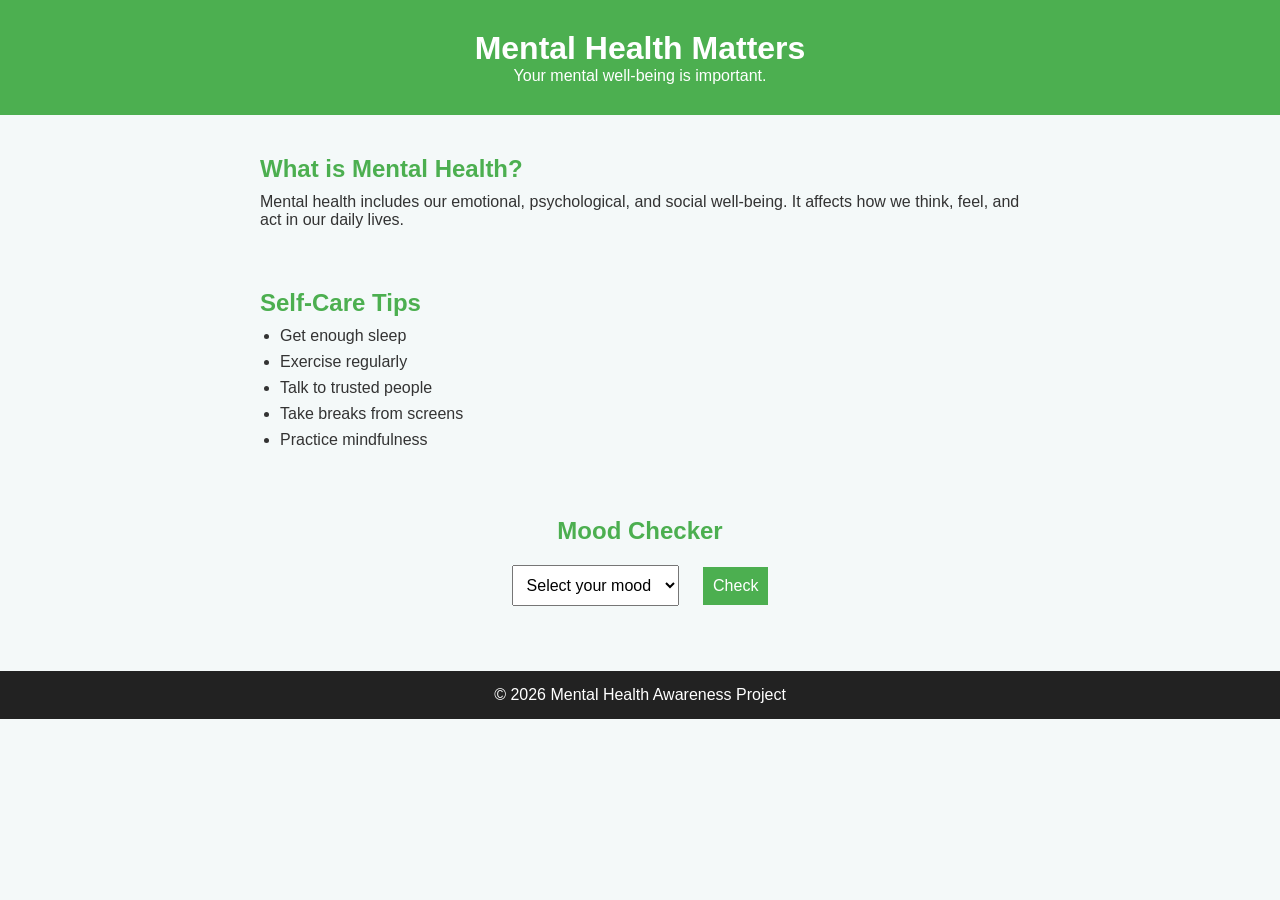
==== index.html @ e7d29316 "first commit" ====
<!DOCTYPE html>
<html lang="en">
<head>
    <meta charset="UTF-8">
    <meta name="viewport" content="width=device-width, initial-scale=1.0">
    <title>Mental Health Matters</title>
    <link rel="stylesheet" href="style.css">
</head>
<body>

    <header>
        <h1>Mental Health Matters</h1>
        <p>Your mental well-being is important.</p>
    </header>

    <section class="about">
        <h2>What is Mental Health?</h2>
        <p>
            Mental health includes our emotional, psychological, and social well-being.
            It affects how we think, feel, and act in our daily lives.
        </p>
    </section>

    <section class="tips">
        <h2>Self-Care Tips</h2>
        <ul>
            <li>Get enough sleep</li>
            <li>Exercise regularly</li>
            <li>Talk to trusted people</li>
            <li>Take breaks from screens</li>
            <li>Practice mindfulness</li>
        </ul>
    </section>

    <section class="mood-checker">
        <h2>Mood Checker</h2>

        <select id="mood">
            <option value="">Select your mood</option>
            <option value="happy">😊 Happy</option>
            <option value="okay">😐 Okay</option>
            <option value="sad">😔 Sad</option>
            <option value="stressed">😟 Stressed</option>
        </select>

        <button onclick="checkMood()">Check</button>

        <p id="result"></p>
    </section>

    <footer>
        <p>© 2026 Mental Health Awareness Project</p>
    </footer>

    <script src="script.js"></script>
</body>
</html>
---- style.css ----
* {
    margin: 0;
    padding: 0;
    box-sizing: border-box;
}

body {
    font-family: Arial, sans-serif;
    background-color: #f4f9f9;
    color: #333;
}

header {
    background-color: #4caf50;
    color: white;
    text-align: center;
    padding: 30px;
}

section {
    max-width: 800px;
    margin: 20px auto;
    padding: 20px;
}

h2 {
    color: #4caf50;
    margin-bottom: 10px;
}

ul {
    padding-left: 20px;
}

li {
    margin: 8px 0;
}

.mood-checker {
    text-align: center;
}

select,
button {
    padding: 10px;
    margin: 10px;
    font-size: 16px;
}

button {
    background-color: #4caf50;
    color: white;
    border: none;
    cursor: pointer;
}

button:hover {
    background-color: #45a049;
}

#result {
    margin-top: 15px;
    font-weight: bold;
}

footer {
    text-align: center;
    background-color: #222;
    color: white;
    padding: 15px;
    margin-top: 20px;
}
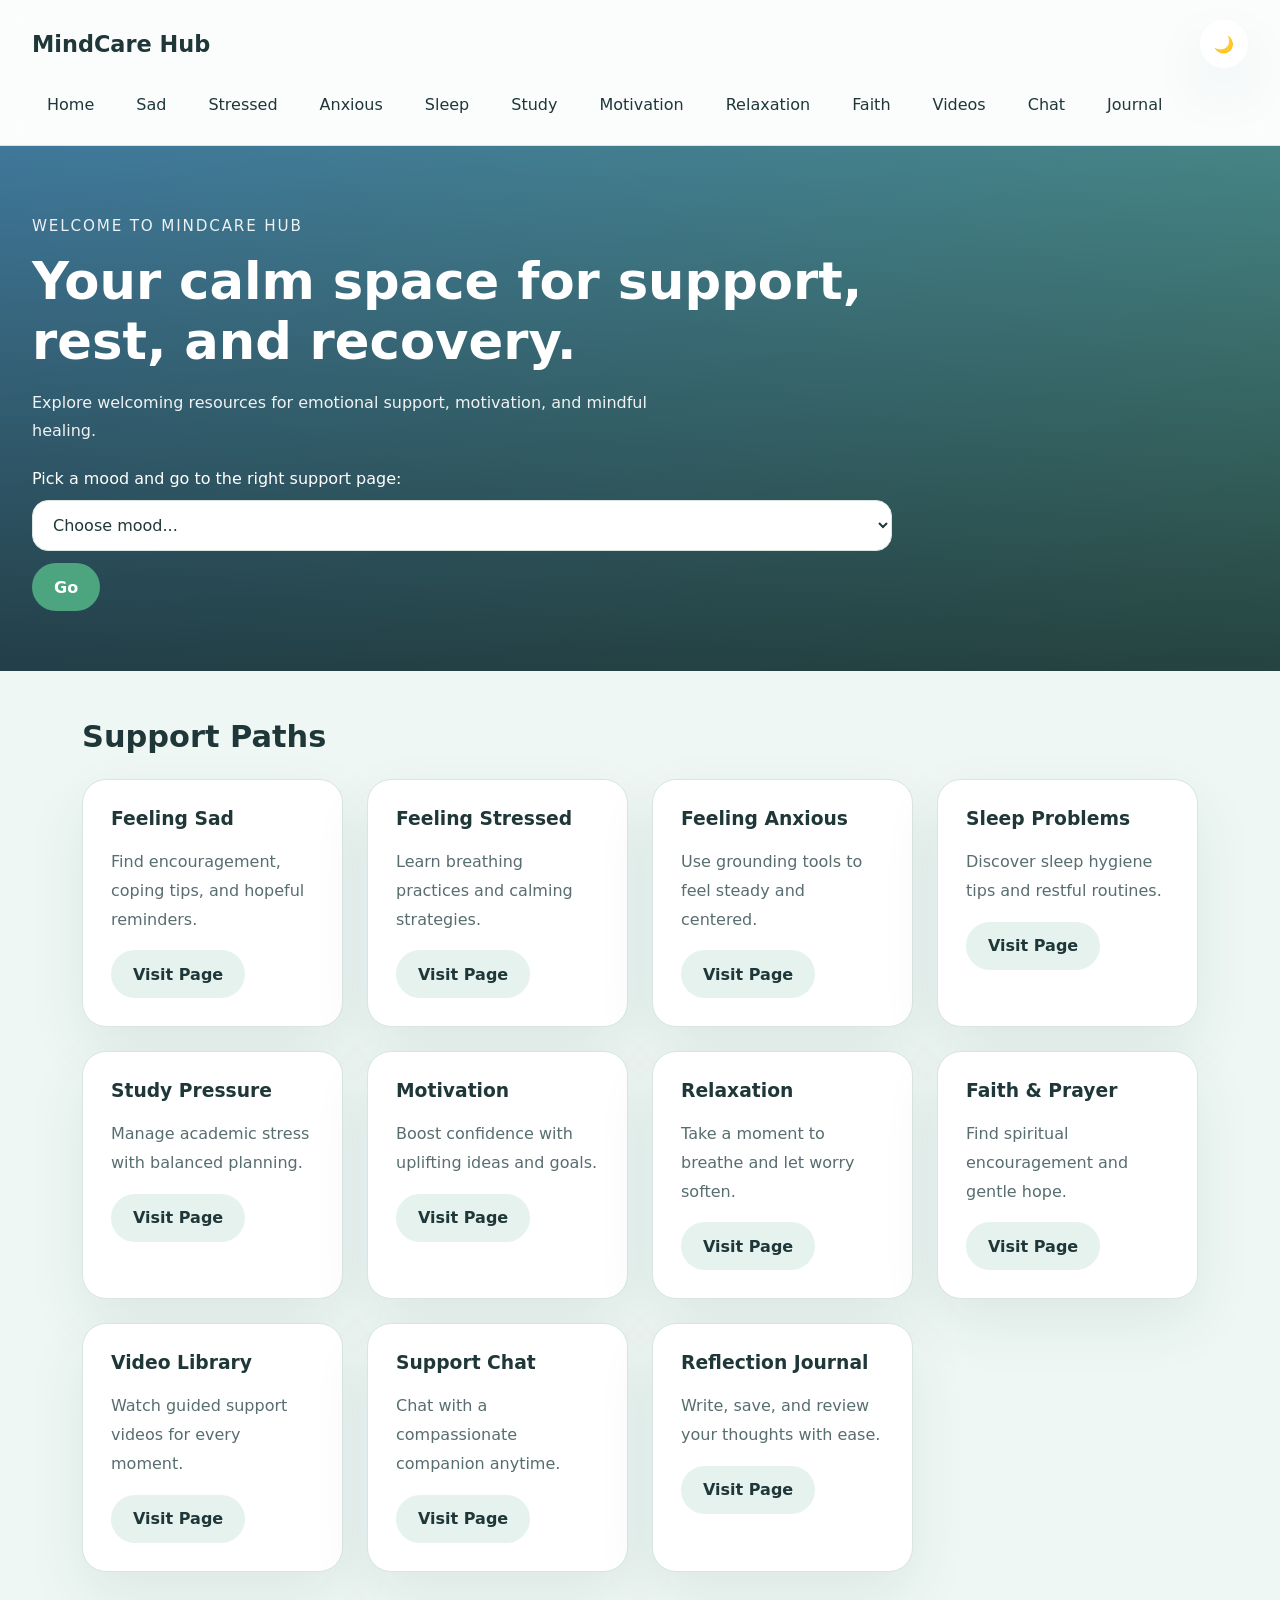
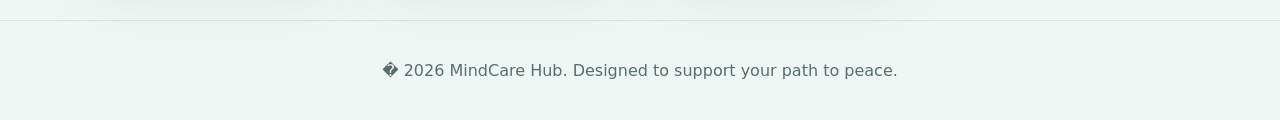
==== commit 4306d074: "Add new pages and features to MindCare Hub - Created 'faith.html' with Bible verses, prayers, and en" ====
--- a/index.html
+++ b/index.html
@@ -1,57 +1,126 @@
 <!DOCTYPE html>
 <html lang="en">
 <head>
-    <meta charset="UTF-8">
-    <meta name="viewport" content="width=device-width, initial-scale=1.0">
-    <title>Mental Health Matters</title>
-    <link rel="stylesheet" href="style.css">
+  <meta charset="UTF-8">
+  <meta name="viewport" content="width=device-width, initial-scale=1.0">
+  <title>MindCare Hub</title>
+  <link rel="stylesheet" href="css/style.css">
 </head>
 <body>
+  <header class="site-header">
+    <div class="brand"><a href="index.html">MindCare Hub</a></div>
+    <button class="theme-toggle" onclick="toggleTheme()" aria-label="Toggle dark mode">??</button>
+    <nav class="site-nav">
+      <a href="index.html">Home</a>
+      <a href="sad.html">Sad</a>
+      <a href="stressed.html">Stressed</a>
+      <a href="anxious.html">Anxious</a>
+      <a href="sleep.html">Sleep</a>
+      <a href="study-pressure.html">Study</a>
+      <a href="motivation.html">Motivation</a>
+      <a href="relaxation.html">Relaxation</a>
+      <a href="faith.html">Faith</a>
+      <a href="videos.html">Videos</a>
+      <a href="chat.html">Chat</a>
+      <a href="journal.html">Journal</a>
+    </nav>
+  </header>
 
-    <header>
-        <h1>Mental Health Matters</h1>
-        <p>Your mental well-being is important.</p>
-    </header>
-
-    <section class="about">
-        <h2>What is Mental Health?</h2>
-        <p>
-            Mental health includes our emotional, psychological, and social well-being.
-            It affects how we think, feel, and act in our daily lives.
-        </p>
+  <main>
+    <section class="hero hero-home">
+      <div class="hero-content">
+        <span class="eyebrow">Welcome to MindCare Hub</span>
+        <h1>Your calm space for support, rest, and recovery.</h1>
+        <p>Explore welcoming resources for emotional support, motivation, and mindful healing.</p>
+        <div class="mood-block">
+          <label for="moodSelect">Pick a mood and go to the right support page:</label>
+          <div class="mood-row">
+            <select id="moodSelect" aria-label="Choose your mood">
+              <option value="">Choose mood...</option>
+              <option value="sad.html">Feeling Sad</option>
+              <option value="stressed.html">Feeling Stressed</option>
+              <option value="anxious.html">Feeling Anxious</option>
+              <option value="sleep.html">Sleep Problems</option>
+              <option value="study-pressure.html">Study Pressure</option>
+              <option value="motivation.html">Motivation</option>
+              <option value="relaxation.html">Relaxation</option>
+              <option value="faith.html">Faith & Prayer</option>
+              <option value="videos.html">Video Library</option>
+              <option value="chat.html">Support Chat</option>
+              <option value="journal.html">Reflection Journal</option>
+            </select>
+            <button class="button accent" onclick="redirectMood()">Go</button>
+          </div>
+        </div>
+      </div>
     </section>
 
-    <section class="tips">
-        <h2>Self-Care Tips</h2>
-        <ul>
-            <li>Get enough sleep</li>
-            <li>Exercise regularly</li>
-            <li>Talk to trusted people</li>
-            <li>Take breaks from screens</li>
-            <li>Practice mindfulness</li>
-        </ul>
+    <section class="page-section">
+      <h2>Support Paths</h2>
+      <div class="card-grid">
+        <article class="card">
+          <h3>Feeling Sad</h3>
+          <p>Find encouragement, coping tips, and hopeful reminders.</p>
+          <a class="button" href="sad.html">Visit Page</a>
+        </article>
+        <article class="card">
+          <h3>Feeling Stressed</h3>
+          <p>Learn breathing practices and calming strategies.</p>
+          <a class="button" href="stressed.html">Visit Page</a>
+        </article>
+        <article class="card">
+          <h3>Feeling Anxious</h3>
+          <p>Use grounding tools to feel steady and centered.</p>
+          <a class="button" href="anxious.html">Visit Page</a>
+        </article>
+        <article class="card">
+          <h3>Sleep Problems</h3>
+          <p>Discover sleep hygiene tips and restful routines.</p>
+          <a class="button" href="sleep.html">Visit Page</a>
+        </article>
+        <article class="card">
+          <h3>Study Pressure</h3>
+          <p>Manage academic stress with balanced planning.</p>
+          <a class="button" href="study-pressure.html">Visit Page</a>
+        </article>
+        <article class="card">
+          <h3>Motivation</h3>
+          <p>Boost confidence with uplifting ideas and goals.</p>
+          <a class="button" href="motivation.html">Visit Page</a>
+        </article>
+        <article class="card">
+          <h3>Relaxation</h3>
+          <p>Take a moment to breathe and let worry soften.</p>
+          <a class="button" href="relaxation.html">Visit Page</a>
+        </article>
+        <article class="card">
+          <h3>Faith & Prayer</h3>
+          <p>Find spiritual encouragement and gentle hope.</p>
+          <a class="button" href="faith.html">Visit Page</a>
+        </article>
+        <article class="card">
+          <h3>Video Library</h3>
+          <p>Watch guided support videos for every moment.</p>
+          <a class="button" href="videos.html">Visit Page</a>
+        </article>
+        <article class="card">
+          <h3>Support Chat</h3>
+          <p>Chat with a compassionate companion anytime.</p>
+          <a class="button" href="chat.html">Visit Page</a>
+        </article>
+        <article class="card">
+          <h3>Reflection Journal</h3>
+          <p>Write, save, and review your thoughts with ease.</p>
+          <a class="button" href="journal.html">Visit Page</a>
+        </article>
+      </div>
     </section>
+  </main>
 
-    <section class="mood-checker">
-        <h2>Mood Checker</h2>
+  <footer class="site-footer">
+    <p>� 2026 MindCare Hub. Designed to support your path to peace.</p>
+  </footer>
+  <script src="js/script.js"></script>
+</body>
+</html>
 
-        <select id="mood">
-            <option value="">Select your mood</option>
-            <option value="happy">😊 Happy</option>
-            <option value="okay">😐 Okay</option>
-            <option value="sad">😔 Sad</option>
-            <option value="stressed">😟 Stressed</option>
-        </select>
-
-        <button onclick="checkMood()">Check</button>
-
-        <p id="result"></p>
-    </section>
-
-    <footer>
-        <p>© 2026 Mental Health Awareness Project</p>
-    </footer>
-
-    <script src="script.js"></script>
-</body>
-</html>
--- a/css/style.css
+++ b/css/style.css
@@ -0,0 +1,572 @@
+﻿:root {
+  --bg: #eef7f4;
+  --panel: #ffffff;
+  --text: #1f3738;
+  --muted: #586d6f;
+  --accent: #4ca57f;
+  --accent-soft: rgba(76,165,127,0.14);
+  --border: #d9e5e1;
+  --shadow: 0 24px 60px rgba(21,58,61,0.08);
+}
+
+[data-theme="dark"] {
+  --bg: #0f1b1e;
+  --panel: #15272c;
+  --text: #e7f2f0;
+  --muted: #94b5b1;
+  --accent: #7cc4a9;
+  --accent-soft: rgba(124,196,169,0.18);
+  --border: #244144;
+  --shadow: 0 24px 60px rgba(0,0,0,0.35);
+}
+
+* {
+  box-sizing: border-box;
+}
+
+body {
+  margin: 0;
+  font-family: Inter, system-ui, -apple-system, BlinkMacSystemFont, "Segoe UI", sans-serif;
+  background: var(--bg);
+  color: var(--text);
+  min-height: 100vh;
+}
+
+a {
+  color: inherit;
+  text-decoration: none;
+}
+
+button,
+input,
+select,
+textarea {
+  font: inherit;
+}
+
+.site-header {
+  display: flex;
+  flex-wrap: wrap;
+  align-items: center;
+  gap: 16px;
+  justify-content: space-between;
+  padding: 20px 32px;
+  background: rgba(255,255,255,0.75);
+  border-bottom: 1px solid var(--border);
+  position: sticky;
+  top: 0;
+  backdrop-filter: blur(12px);
+  z-index: 10;
+}
+
+.brand a {
+  font-size: 1.4rem;
+  font-weight: 700;
+  color: var(--text);
+}
+
+.site-nav {
+  display: flex;
+  flex-wrap: wrap;
+  gap: 12px;
+  justify-content: center;
+}
+
+.site-nav a {
+  padding: 10px 14px;
+  border-radius: 999px;
+  border: 1px solid transparent;
+  transition: all 0.2s ease;
+}
+
+.site-nav a:hover,
+.site-nav a:focus-visible {
+  background: var(--accent-soft);
+  border-color: var(--accent);
+}
+
+.theme-toggle {
+  border: none;
+  background: var(--panel);
+  color: var(--text);
+  padding: 10px 14px;
+  border-radius: 999px;
+  box-shadow: var(--shadow);
+  cursor: pointer;
+}
+
+.hero {
+  padding: 70px 32px 60px;
+  color: #fff;
+  position: relative;
+  overflow: hidden;
+}
+
+.hero::after {
+  content: "";
+  position: absolute;
+  inset: 0;
+  background: linear-gradient(180deg, rgba(15,23,25,0.35), rgba(15,23,25,0.75));
+  pointer-events: none;
+}
+
+.hero-content {
+  position: relative;
+  max-width: 860px;
+  z-index: 1;
+}
+
+.hero-panel {
+  background: rgba(9,20,24,0.2);
+  padding: 24px;
+  border-radius: 24px;
+  border: 1px solid rgba(255,255,255,0.18);
+}
+
+.hero-home {
+  background: linear-gradient(135deg, rgba(52,152,219,0.8), rgba(73,188,163,0.82)), url('images/relaxation.jpg') center/cover no-repeat;
+}
+
+.hero-sad {
+  background: linear-gradient(135deg, rgba(86,97,116,0.8), rgba(142,192,198,0.8)), url('images/sunset.jpg') center/cover no-repeat;
+}
+
+.hero-stress {
+  background: linear-gradient(135deg, rgba(30,85,60,0.8), rgba(71,135,112,0.85)), url('images/forest.jpg') center/cover no-repeat;
+}
+
+.hero-anxious {
+  background: linear-gradient(135deg, rgba(44,93,117,0.8), rgba(124,174,184,0.78)), url('images/lake.jpg') center/cover no-repeat;
+}
+
+.hero-sleep {
+  background: linear-gradient(135deg, rgba(24,37,56,0.82), rgba(65,103,132,0.7)), url('images/sleep.jpg') center/cover no-repeat;
+}
+
+.hero-study {
+  background: linear-gradient(135deg, rgba(49,76,89,0.85), rgba(95,142,158,0.76)), url('images/motivation.jpg') center/cover no-repeat;
+}
+
+.hero-motivation {
+  background: linear-gradient(135deg, rgba(61,108,133,0.85), rgba(117,175,154,0.78)), url('images/motivation.jpg') center/cover no-repeat;
+}
+
+.hero-relaxation {
+  background: linear-gradient(135deg, rgba(51,95,95,0.82), rgba(118,179,163,0.75)), url('images/relaxation.jpg') center/cover no-repeat;
+}
+
+.hero-faith {
+  background: linear-gradient(180deg, rgba(4,19,23,0.8), rgba(7,34,46,0.82)), url('images/faith-background.jpg') center/cover no-repeat;
+  min-height: 60vh;
+}
+
+.hero-video {
+  background: linear-gradient(135deg, rgba(56,101,111,0.85), rgba(94,173,148,0.78));
+}
+
+.hero-chat,
+.hero-journal {
+  background: linear-gradient(135deg, rgba(45,86,92,0.86), rgba(83,157,146,0.76));
+}
+
+.eyebrow {
+  display: inline-block;
+  margin-bottom: 16px;
+  font-size: 0.95rem;
+  letter-spacing: 0.12em;
+  text-transform: uppercase;
+  color: rgba(255,255,255,0.9);
+}
+
+.hero h1 {
+  font-size: clamp(2.4rem, 4vw, 4rem);
+  margin: 0 0 18px;
+}
+
+.hero p {
+  max-width: 680px;
+  line-height: 1.75;
+  color: rgba(255,255,255,0.92);
+}
+
+.page-section {
+  max-width: 1180px;
+  margin: 0 auto;
+  padding: 48px 32px;
+}
+
+.page-section h2 {
+  margin-top: 0;
+  font-size: 1.9rem;
+  color: var(--text);
+}
+
+.card-grid,
+.video-grid,
+.gallery-grid,
+.split-grid {
+  display: grid;
+  gap: 24px;
+}
+
+.card-grid {
+  grid-template-columns: repeat(auto-fit, minmax(260px, 1fr));
+}
+
+.card {
+  background: var(--panel);
+  border: 1px solid var(--border);
+  border-radius: 24px;
+  padding: 28px;
+  box-shadow: var(--shadow);
+}
+
+.card h3 {
+  margin-top: 0;
+}
+
+.card p {
+  color: var(--muted);
+  line-height: 1.8;
+}
+
+.button,
+.button.accent,
+.button.secondary {
+  display: inline-flex;
+  align-items: center;
+  justify-content: center;
+  padding: 12px 22px;
+  border-radius: 999px;
+  border: none;
+  cursor: pointer;
+  transition: transform 0.2s ease, background-color 0.2s ease;
+  text-decoration: none;
+  font-weight: 600;
+}
+
+.button {
+  background: var(--accent-soft);
+  color: var(--text);
+}
+
+.button.accent {
+  background: var(--accent);
+  color: #fff;
+}
+
+.button.secondary {
+  background: transparent;
+  color: var(--text);
+  border: 1px solid var(--border);
+}
+
+.button:hover,
+.button:focus-visible,
+.button.accent:hover,
+.button.secondary:hover {
+  transform: translateY(-1px);
+}
+
+.mood-block {
+  margin-top: 24px;
+}
+
+.mood-row {
+  display: flex;
+  flex-wrap: wrap;
+  gap: 12px;
+  margin-top: 12px;
+}
+
+select,
+input[type="text"],
+textarea {
+  width: 100%;
+  padding: 14px 16px;
+  border-radius: 16px;
+  border: 1px solid var(--border);
+  background: var(--panel);
+  color: var(--text);
+  transition: border-color 0.2s ease;
+}
+
+select:focus,
+input[type="text"]:focus,
+textarea:focus {
+  outline: none;
+  border-color: var(--accent);
+}
+
+.quote-box,
+.breathing-box,
+.disclaimer-box,
+.image-panel,
+.song-card,
+.video-card,
+.journal-form,
+.journal-list,
+.chat-window {
+  background: var(--panel);
+  border: 1px solid var(--border);
+  border-radius: 24px;
+  box-shadow: var(--shadow);
+}
+
+.quote-box,
+.breathing-box,
+.song-card,
+.video-card {
+  padding: 24px;
+}
+
+.quote-box p {
+  margin: 0 0 16px;
+  font-size: 1.15rem;
+  line-height: 1.75;
+}
+
+.large-quote {
+  text-align: center;
+}
+
+.tips-list {
+  list-style: none;
+  margin: 0;
+  padding: 0;
+}
+
+.tips-list li {
+  position: relative;
+  padding-left: 24px;
+  margin-bottom: 14px;
+  color: var(--muted);
+}
+
+.tips-list li::before {
+  content: "•";
+  position: absolute;
+  left: 0;
+  color: var(--accent);
+}
+
+.split-grid {
+  grid-template-columns: repeat(2, minmax(0, 1fr));
+}
+
+.gallery-grid {
+  grid-template-columns: repeat(auto-fit, minmax(200px, 1fr));
+}
+
+.gallery-card {
+  min-height: 220px;
+  border-radius: 24px;
+  display: flex;
+  align-items: flex-end;
+  justify-content: flex-start;
+  padding: 20px;
+  color: #fff;
+  background-size: cover;
+  background-position: center;
+}
+
+.gallery-one {
+  background-image: linear-gradient(rgba(0,0,0,0.25), rgba(0,0,0,0.25)), url('images/lake.jpg');
+}
+
+.gallery-two {
+  background-image: linear-gradient(rgba(0,0,0,0.25), rgba(0,0,0,0.25)), url('images/forest.jpg');
+}
+
+.gallery-three {
+  background-image: linear-gradient(rgba(0,0,0,0.25), rgba(0,0,0,0.25)), url('images/sunset.jpg');
+}
+
+.image-panel {
+  min-height: 260px;
+  border-radius: 24px;
+  background: linear-gradient(135deg, rgba(65,103,132,0.9), rgba(38,64,90,0.6)), url('images/sleep.jpg') center/cover no-repeat;
+}
+
+.breathing-box p {
+  margin: 0 0 18px;
+  font-size: 1.2rem;
+}
+
+.disclaimer-box {
+  padding: 18px 22px;
+  margin-top: 18px;
+  color: var(--muted);
+}
+
+.muted-text {
+  color: var(--muted);
+}
+
+.video-grid {
+  grid-template-columns: repeat(auto-fit, minmax(280px, 1fr));
+}
+
+.video-card iframe {
+  width: 100%;
+  min-height: 220px;
+  border-radius: 18px;
+  border: none;
+}
+
+.video-fallback {
+  margin-top: 12px;
+  color: var(--muted);
+  font-size: 0.95rem;
+}
+
+.video-fallback a {
+  color: var(--accent);
+}
+
+.song-card {
+  margin-bottom: 18px;
+}
+
+.song-card h3 {
+  margin: 0 0 8px;
+}
+
+button,
+.button,
+.button.accent,
+.button.secondary {
+  min-height: 48px;
+}
+
+.button-row {
+  padding: 24px 32px 48px;
+  display: flex;
+  justify-content: center;
+}
+
+.journal-section {
+  display: grid;
+  grid-template-columns: 1.2fr 1fr;
+  gap: 28px;
+}
+
+.journal-form {
+  display: grid;
+  gap: 18px;
+  padding: 24px;
+}
+
+.journal-form label {
+  font-weight: 700;
+}
+
+.journal-list {
+  display: grid;
+  gap: 18px;
+  padding: 24px;
+}
+
+.journal-entry {
+  border: 1px solid var(--border);
+  border-radius: 20px;
+  padding: 18px;
+}
+
+.journal-entry p {
+  margin: 0 0 16px;
+  white-space: pre-wrap;
+  line-height: 1.8;
+}
+
+.entry-meta {
+  display: flex;
+  justify-content: space-between;
+  align-items: center;
+  gap: 10px;
+  color: var(--muted);
+  font-size: 0.95rem;
+}
+
+.entry-meta button {
+  background: transparent;
+  color: var(--accent);
+  border: none;
+  cursor: pointer;
+  text-decoration: underline;
+  padding: 0;
+}
+
+.chat-window {
+  min-height: 320px;
+  padding: 20px;
+  overflow-y: auto;
+  display: grid;
+  gap: 16px;
+}
+
+.chat-message {
+  max-width: 86%;
+  padding: 16px;
+  border-radius: 20px;
+  line-height: 1.7;
+}
+
+.chat-message.user {
+  justify-self: end;
+  background: rgba(76,165,127,0.12);
+}
+
+.chat-message.bot {
+  justify-self: start;
+  background: rgba(76,165,127,0.16);
+}
+
+.chat-form {
+  display: grid;
+  gap: 14px;
+  padding: 24px 0 0;
+}
+
+.chat-form input {
+  width: 100%;
+}
+
+.site-footer {
+  padding: 24px 32px;
+  text-align: center;
+  color: var(--muted);
+  border-top: 1px solid var(--border);
+}
+
+@media (max-width: 900px) {
+  .split-grid,
+  .journal-section {
+    grid-template-columns: 1fr;
+  }
+}
+
+@media (max-width: 720px) {
+  .site-header {
+    padding: 18px 18px;
+  }
+
+  .site-nav {
+    justify-content: flex-start;
+  }
+
+  .hero {
+    padding: 56px 18px 48px;
+  }
+
+  .page-section {
+    padding: 28px 18px;
+  }
+
+  .button-row,
+  .card-grid,
+  .video-grid,
+  .gallery-grid {
+    width: auto;
+  }
+}
